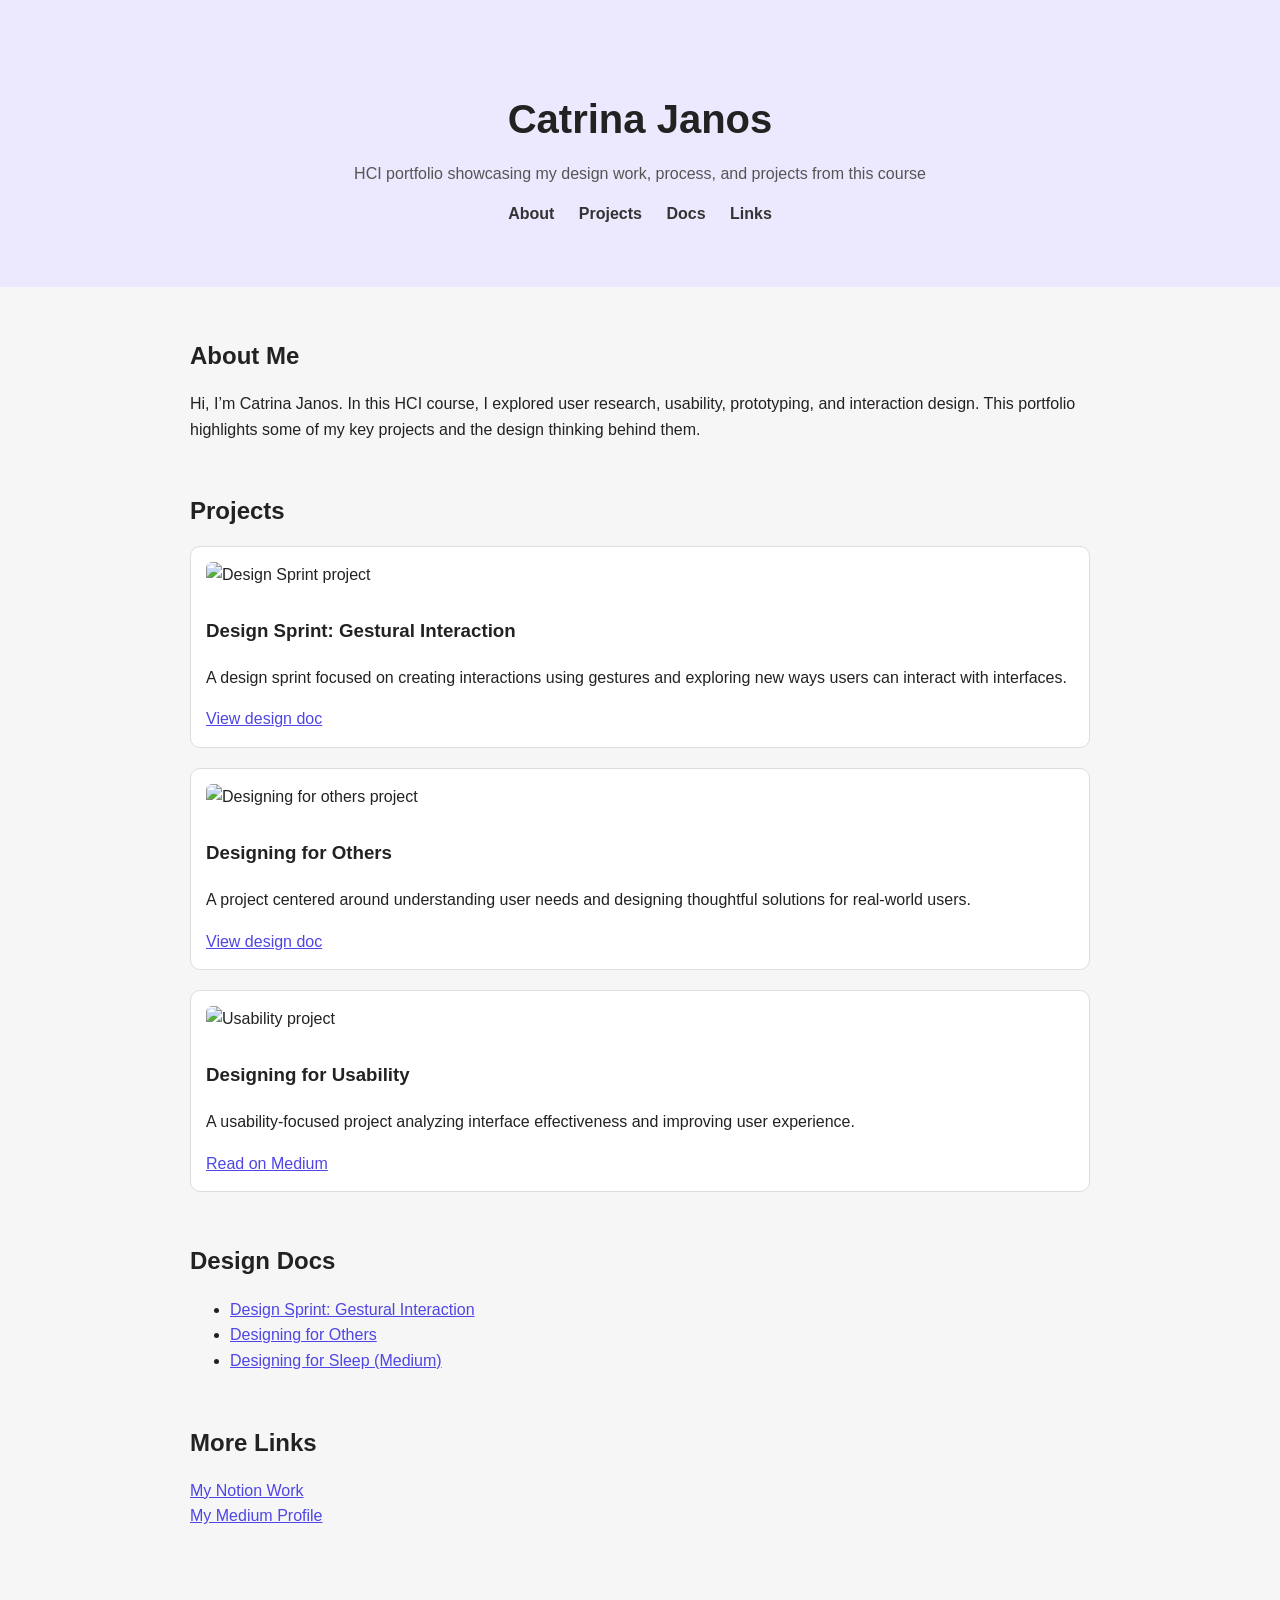
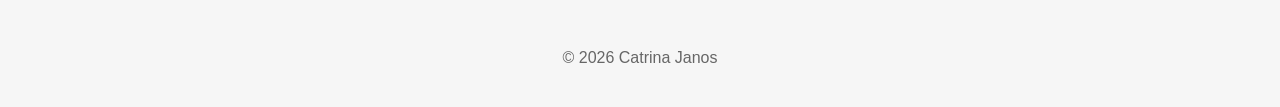
==== index.html @ b1a4121c "Create very basic portfolio via index.html" ====
<!DOCTYPE html>
<html lang="en">
<head>
  <meta charset="UTF-8" />
  <meta name="viewport" content="width=device-width, initial-scale=1.0" />
  <title>Catrina Janos | HCI Portfolio</title>
  <style>
    body {
      margin: 0;
      font-family: Arial, sans-serif;
      background: #f6f6f6;
      color: #222;
      line-height: 1.6;
    }

    header {
      text-align: center;
      padding: 60px 20px;
      background: #ece9ff;
    }

    header h1 {
      margin-bottom: 10px;
      font-size: 2.5rem;
    }

    header p {
      max-width: 600px;
      margin: auto;
      color: #555;
    }

    nav {
      margin-top: 15px;
    }

    nav a {
      margin: 0 10px;
      text-decoration: none;
      color: #333;
      font-weight: bold;
    }

    main {
      max-width: 900px;
      margin: auto;
      padding: 30px 20px;
    }

    section {
      margin-bottom: 50px;
    }

    h2 {
      margin-bottom: 15px;
    }

    .project {
      background: white;
      border: 1px solid #ddd;
      padding: 15px;
      margin-bottom: 20px;
      border-radius: 10px;
    }

    .project img {
      width: 100%;
      height: 180px;
      object-fit: cover;
      margin-bottom: 10px;
      border-radius: 6px;
    }

    a {
      color: #4f46e5;
    }

    footer {
      text-align: center;
      padding: 20px;
      color: #666;
    }
  </style>
</head>
<body>

<header>
  <h1>Catrina Janos</h1>
  <p>HCI portfolio showcasing my design work, process, and projects from this course</p>
  <nav>
    <a href="#about">About</a>
    <a href="#projects">Projects</a>
    <a href="#docs">Docs</a>
    <a href="#links">Links</a>
  </nav>
</header>

<main>

  <section id="about">
    <h2>About Me</h2>
    <p>
      Hi, I’m Catrina Janos. In this HCI course, I explored user research,
      usability, prototyping, and interaction design. This portfolio highlights
      some of my key projects and the design thinking behind them.
    </p>
  </section>

  <section id="projects">
    <h2>Projects</h2>

    <div class="project">
      <img src="project1.jpg" alt="Design Sprint project">
      <h3>Design Sprint: Gestural Interaction</h3>
      <p>
        A design sprint focused on creating interactions using gestures and
        exploring new ways users can interact with interfaces.
      </p>
      <a href="https://www.notion.so/Design-Sprint-2-Designing-for-Gestural-Interaction-31c374943f5d803590f6d682e4f2132b" target="_blank">View design doc</a>
    </div>

    <div class="project">
      <img src="project2.jpg" alt="Designing for others project">
      <h3>Designing for Others</h3>
      <p>
        A project centered around understanding user needs and designing
        thoughtful solutions for real-world users.
      </p>
      <a href="https://ajar-physician-927.notion.site/Designing-for-Others-30b0c3b54a1880ed9987feadf29e78d8" target="_blank">View design doc</a>
    </div>

    <div class="project">
      <img src="project3.jpg" alt="Usability project">
      <h3>Designing for Usability</h3>
      <p>
        A usability-focused project analyzing interface effectiveness and
        improving user experience.
      </p>
      <a href="https://medium.com/@catrina.janos/designing-for-usability-a7ef3a52f759" target="_blank">Read on Medium</a>
    </div>

  </section>

  <section id="docs">
    <h2>Design Docs</h2>
    <ul>
      <li><a href="https://www.notion.so/Design-Sprint-2-Designing-for-Gestural-Interaction-31c374943f5d803590f6d682e4f2132b" target="_blank">Design Sprint: Gestural Interaction</a></li>
      <li><a href="https://ajar-physician-927.notion.site/Designing-for-Others-30b0c3b54a1880ed9987feadf29e78d8" target="_blank">Designing for Others</a></li>
      <li><a href="https://medium.com/@catrina.janos/designing-for-sleep-acd02075e910" target="_blank">Designing for Sleep (Medium)</a></li>
    </ul>
  </section>

  <section id="links">
    <h2>More Links</h2>
    <p>
      <a href="https://www.notion.so/Design-Sprint-2-Designing-for-Gestural-Interaction-31c374943f5d803590f6d682e4f2132b" target="_blank">My Notion Work</a><br>
      <a href="https://medium.com/@catrina.janos" target="_blank">My Medium Profile</a>
    </p>
  </section>

</main>

<footer>
  <p>© 2026 Catrina Janos</p>
</footer>

</body>
</html>
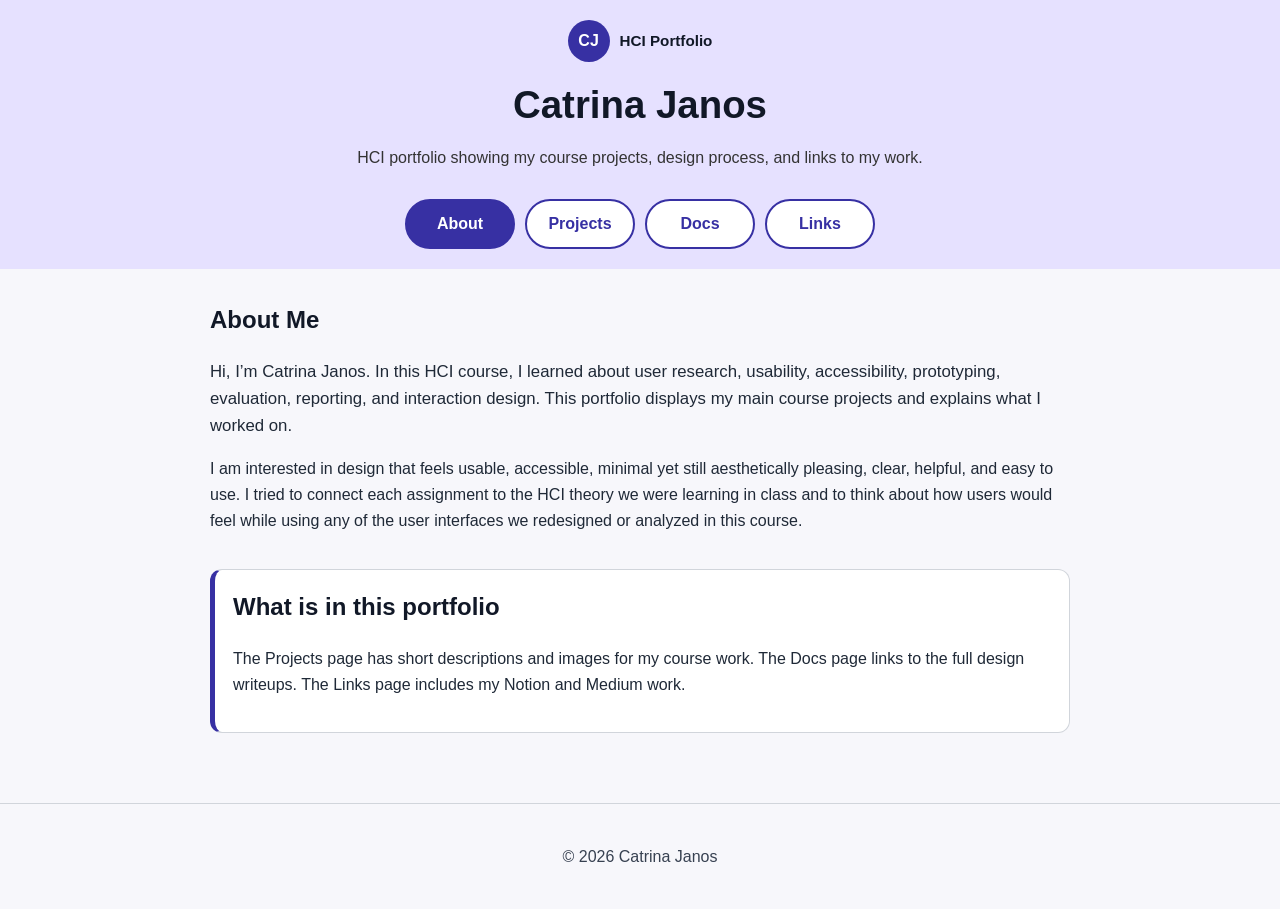
==== commit 5368bac7: "refactor to split each "tab" into its own html page off of index" ====
--- a/index.html
+++ b/index.html
@@ -2,167 +2,18 @@
 <html lang="en">
 <head>
   <meta charset="UTF-8" />
-  <meta name="viewport" content="width=device-width, initial-scale=1.0" />
+  <meta http-equiv="refresh" content="0; url=about.html" />
   <title>Catrina Janos | HCI Portfolio</title>
-  <style>
-    body {
-      margin: 0;
-      font-family: Arial, sans-serif;
-      background: #f6f6f6;
-      color: #222;
-      line-height: 1.6;
-    }
-
-    header {
-      text-align: center;
-      padding: 60px 20px;
-      background: #ece9ff;
-    }
-
-    header h1 {
-      margin-bottom: 10px;
-      font-size: 2.5rem;
-    }
-
-    header p {
-      max-width: 600px;
-      margin: auto;
-      color: #555;
-    }
-
-    nav {
-      margin-top: 15px;
-    }
-
-    nav a {
-      margin: 0 10px;
-      text-decoration: none;
-      color: #333;
-      font-weight: bold;
-    }
-
-    main {
-      max-width: 900px;
-      margin: auto;
-      padding: 30px 20px;
-    }
-
-    section {
-      margin-bottom: 50px;
-    }
-
-    h2 {
-      margin-bottom: 15px;
-    }
-
-    .project {
-      background: white;
-      border: 1px solid #ddd;
-      padding: 15px;
-      margin-bottom: 20px;
-      border-radius: 10px;
-    }
-
-    .project img {
-      width: 100%;
-      height: 180px;
-      object-fit: cover;
-      margin-bottom: 10px;
-      border-radius: 6px;
-    }
-
-    a {
-      color: #4f46e5;
-    }
-
-    footer {
-      text-align: center;
-      padding: 20px;
-      color: #666;
-    }
-  </style>
 </head>
 <body>
 
-<header>
-  <h1>Catrina Janos</h1>
-  <p>HCI portfolio showcasing my design work, process, and projects from this course</p>
-  <nav>
-    <a href="#about">About</a>
-    <a href="#projects">Projects</a>
-    <a href="#docs">Docs</a>
-    <a href="#links">Links</a>
-  </nav>
-</header>
-
-<main>
-
-  <section id="about">
-    <h2>About Me</h2>
-    <p>
-      Hi, I’m Catrina Janos. In this HCI course, I explored user research,
-      usability, prototyping, and interaction design. This portfolio highlights
-      some of my key projects and the design thinking behind them.
-    </p>
-  </section>
-
-  <section id="projects">
-    <h2>Projects</h2>
-
-    <div class="project">
-      <img src="project1.jpg" alt="Design Sprint project">
-      <h3>Design Sprint: Gestural Interaction</h3>
-      <p>
-        A design sprint focused on creating interactions using gestures and
-        exploring new ways users can interact with interfaces.
-      </p>
-      <a href="https://www.notion.so/Design-Sprint-2-Designing-for-Gestural-Interaction-31c374943f5d803590f6d682e4f2132b" target="_blank">View design doc</a>
-    </div>
-
-    <div class="project">
-      <img src="project2.jpg" alt="Designing for others project">
-      <h3>Designing for Others</h3>
-      <p>
-        A project centered around understanding user needs and designing
-        thoughtful solutions for real-world users.
-      </p>
-      <a href="https://ajar-physician-927.notion.site/Designing-for-Others-30b0c3b54a1880ed9987feadf29e78d8" target="_blank">View design doc</a>
-    </div>
-
-    <div class="project">
-      <img src="project3.jpg" alt="Usability project">
-      <h3>Designing for Usability</h3>
-      <p>
-        A usability-focused project analyzing interface effectiveness and
-        improving user experience.
-      </p>
-      <a href="https://medium.com/@catrina.janos/designing-for-usability-a7ef3a52f759" target="_blank">Read on Medium</a>
-    </div>
-
-  </section>
-
-  <section id="docs">
-    <h2>Design Docs</h2>
-    <ul>
-      <li><a href="https://www.notion.so/Design-Sprint-2-Designing-for-Gestural-Interaction-31c374943f5d803590f6d682e4f2132b" target="_blank">Design Sprint: Gestural Interaction</a></li>
-      <li><a href="https://ajar-physician-927.notion.site/Designing-for-Others-30b0c3b54a1880ed9987feadf29e78d8" target="_blank">Designing for Others</a></li>
-      <li><a href="https://medium.com/@catrina.janos/designing-for-sleep-acd02075e910" target="_blank">Designing for Sleep (Medium)</a></li>
-    </ul>
-  </section>
-
-  <section id="links">
-    <h2>More Links</h2>
-    <p>
-      <a href="https://www.notion.so/Design-Sprint-2-Designing-for-Gestural-Interaction-31c374943f5d803590f6d682e4f2132b" target="_blank">My Notion Work</a><br>
-      <a href="https://medium.com/@catrina.janos" target="_blank">My Medium Profile</a>
-    </p>
-  </section>
-
-</main>
-
-<footer>
-  <p>© 2026 Catrina Janos</p>
-</footer>
-
+  <header class="site-header">
+    <a class="site-logo" href="about.html" aria-label="Go to homepage">
+      <span class="logo-mark">CJ</span>
+      <span class="logo-text">HCI Portfolio</span>
+    </a>
+    </header>
+  <!-- index sends visitors to about.html because About will act like my portfolio homepage -->
+  <p><a href="about.html">Go to the portfolio about/ homepage</a></p>
 </body>
 </html>
